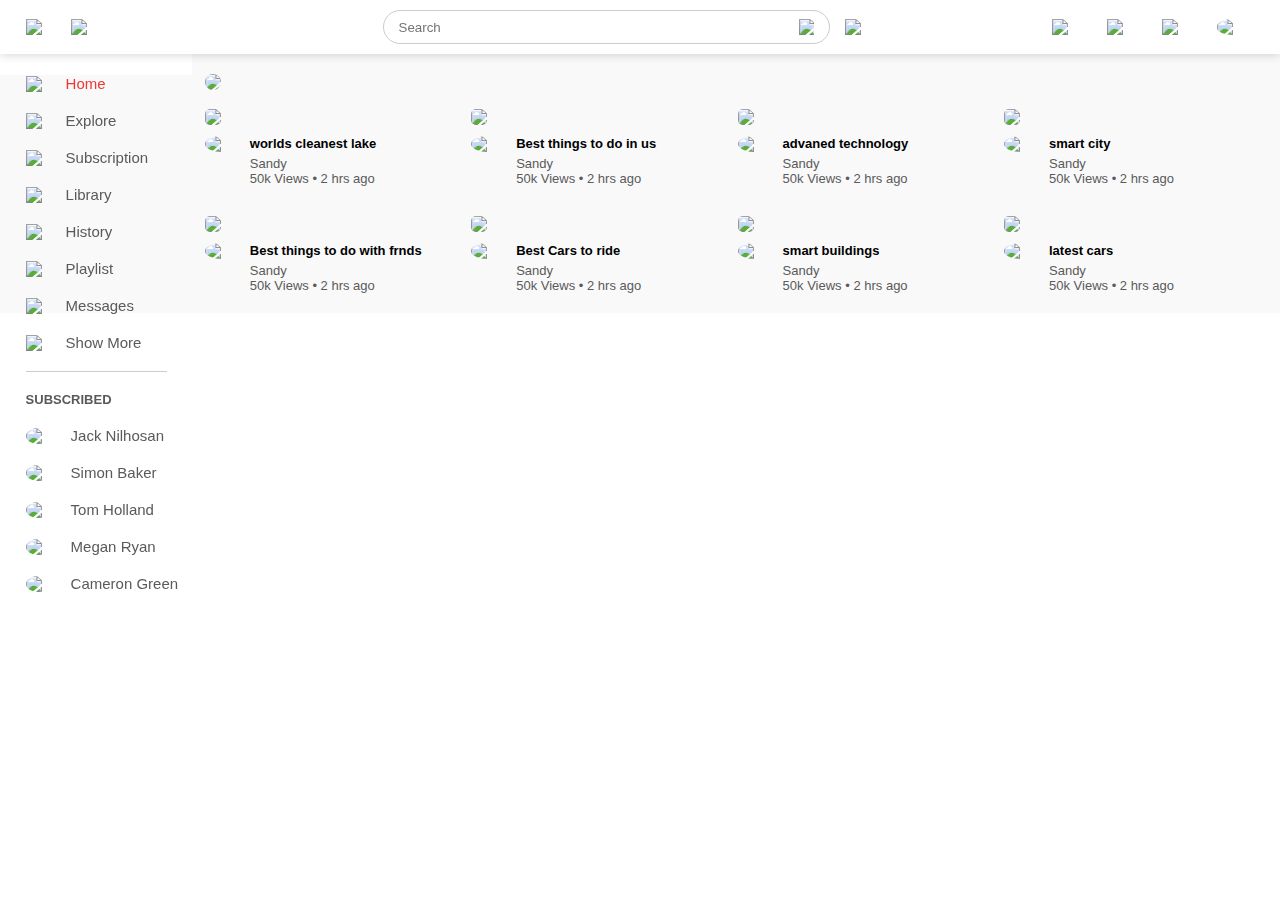
==== youtube/index.html @ 9f216780 "Add files via upload" ====
<!DOCTYPE html>
<html lang="en">
<head>
<meta charset="utf-8">
<meta name="viewport" content="width=device-width,initial-scale=1.0">
<title>YouTube</title>
<link href="styles.css" rel="stylesheet" type="text/css">
</head>
<body>
       <nav class="flex-div">
           <div class="items-left1 flex-div">
            <img class="menu" src="images/menu.png">
            <img class="logo" src="images/logo.png">
           </div>
           <div class="items-middle flex-div">
              <div class="search-box flex-div">
                <input type="text" placeholder="Search">
                <img src="images/search.png">
              </div>
              <img src="images/voice-search.png" class="mic-icon">
           </div>
           <div class="items-right flex-div">
            <img src="images/upload.png">
            <img src="images/more.png">
            <img src="images/notification.png">
            <img class="user-icon" src="images/Jack.png">
           </div>   
       </nav>
       <!-- ..........sidebar.............-->
            <div class="items-down-left">
                <div class="shortcut-links">
                    <a href=""><img src="images/home.png"><p>Home</p></a>
                    <a href=""> <img src="images/explore.png"><p>Explore</p> </a>
                    <a href=""> <img src="images/subscription.png"><p>Subscription</p> </a>
                    <a href=""> <img src="images/library.png"> <p>Library</p> </a>
                    <a href=""> <img src="images/history.png"> <p>History</p> </a>
                    <a href=""> <img src="images/playlist.png"> <p>Playlist</p> </a>
                    <a href=""> <img src="images/messages.png"> <p>Messages</p> </a>
                    <a href=""> <img src="images/show-more.png"> <p>Show More</p> </a>
                    <hr>
                </div>
                <div class="subscribed-list">
                    <h3>SUBSCRIBED</h3>
                    <a href=""> <img src="images/Jack.png"> <p>Jack Nilhosan</p> </a>
                    <a href=""> <img src="images/simon.png"> <p>Simon Baker</p> </a>
                    <a href=""> <img src="images/tom.png"> <p>Tom Holland</p> </a>
                    <a href=""> <img src="images/megan.png"> <p>Megan Ryan</p> </a>
                    <a href=""> <img src="images/cameron.png"> <p>Cameron Green</p> </a>
                </div>
            </div>

        <!--............main..............-->
           
        <div class="container">
           <div class="banner">
              <img src="images/banner.png">
           </div>
           <div class="list-container">
             <div class="vid-list">
                <a href="play-video.html"><img src="images/thumbnail1.png" class="thumbnail"></a>
                <div class="flex-div">
                    <img src="images/Jack.png">
                    <div class="vid-info">
                        <a href="play-video.html">worlds cleanest lake</a>
                        <p>Sandy</p>
                        <p>50k Views &bull; 2 hrs ago</p>
                    </div>
                </div> 
            </div>
            <div class="vid-list">
                <a href="play-video.html"><img src="images/thumbnail2.png" class="thumbnail"></a>
                <div class="flex-div">
                    <img src="images/Jack.png">
                    <div class="vid-info">
                        <a href="">Best things to do in us</a>
                        <p>Sandy</p>
                        <p>50k Views &bull; 2 hrs ago</p>
                    </div>
                </div> 
            </div>
            <div class="vid-list">
                <a href="play-video.html"><img src="images/thumbnail3.png" class="thumbnail"></a>
                <div class="flex-div">
                    <img src="images/Jack.png">
                    <div class="vid-info">
                        <a href="">advaned technology</a>
                        <p>Sandy</p>
                        <p>50k Views &bull; 2 hrs ago</p>
                    </div>
                </div> 
            </div>
            <div class="vid-list">
                <a href="play-video.html"><img src="images/thumbnail4.png" class="thumbnail"></a>
                <div class="flex-div">
                    <img src="images/Jack.png">
                    <div class="vid-info">
                        <a href="">smart city</a>
                        <p>Sandy</p>
                        <p>50k Views &bull; 2 hrs ago</p>
                    </div>
                </div> 
            </div>
            <div class="vid-list">
                <a href="play-video.html"><img src="images/thumbnail5.png" class="thumbnail"></a>
                <div class="flex-div">
                    <img src="images/Jack.png">
                    <div class="vid-info">
                        <a href="">Best things to do with frnds</a>
                        <p>Sandy</p>
                        <p>50k Views &bull; 2 hrs ago</p>
                    </div>
                </div> 
            </div>
            <div class="vid-list">
                <a href="play-video.html"><img src="images/thumbnail6.png" class="thumbnail"></a>
                <div class="flex-div">
                    <img src="images/Jack.png">
                    <div class="vid-info">
                        <a href="">Best Cars to ride</a>
                        <p>Sandy</p>
                        <p>50k Views &bull; 2 hrs ago</p>
                    </div>
                </div> 
            </div>
            <div class="vid-list">
                <a href="play-video.html"><img src="images/thumbnail7.png" class="thumbnail"></a>
                <div class="flex-div">
                    <img src="images/Jack.png">
                    <div class="vid-info">
                        <a href="">smart buildings</a>
                        <p>Sandy</p>
                        <p>50k Views &bull; 2 hrs ago</p>
                    </div>
                </div> 
            </div>
            <div class="vid-list">
                <a href="play-video.html"><img src="images/thumbnail8.png" class="thumbnail"></a>
                <div class="flex-div">
                    <img src="images/Jack.png">
                    <div class="vid-info">
                        <a href="">latest cars</a>
                        <p>Sandy</p>
                        <p>50k Views &bull; 2 hrs ago</p>
                    </div>
                </div> 
            </div>
           </div>
        </div>

            <script src="script.js"></script>
</body>
</html>
---- youtube/styles.css ----
*{
    padding:0;
    margin:0;
    font-family:'poppins',sans-serif;
    box-sizing: border-box;
}
a{
    text-decoration: none;
    color:#5a5a5a;
}
img{
    cursor: pointer;
}
.flex-div{
    display: flex;
    align-items: center;
}
nav{
    padding:10px 2%;
    justify-content: space-between;
    box-shadow: 0 0 10px rgba(0,0,0,0.2);
    background: #fff;
    position:sticky;
    top:0;
    z-index: 10;
}
.items-right img{
    width: 30px;
    margin-right: 25px;
}
.items-right .user-icon{
    width:37px;
    border-radius: 45%;
    margin-right: 0;

}
.items-left1 .menu{
    width:22px;
    margin-right: 23px;
}
.items-left1 .logo{
    width:120px;
}
.items-middle .mic-icon{
    width:16px;
}
.items-middle .search-box{
    border:1px solid #ccc;
    margin-right: 15px;
    padding:8px 15px;
    border-radius: 25px;
}
.items-middle .search-box input{
    border:0;
    outline: 0;
    width:400px;
    background: transparent;
}
.items-middle .search-box img{ 
    width: 15px;
}

/* ..........sidebar.....*/

.items-down-left{
    background: #fff;
    width:15%;
    height:50px;
    position: fixed;
    top:0;
    padding-left: 2%;
    padding-top: 75px;
}
.shortcut-links a img{
   width:20px;
   margin-right: 20px;
}
.shortcut-links a{
    display: flex;
    align-items: center;
    margin-bottom: 20px;
    width:fit-content;
    flex-wrap: wrap;
    font-size: 15px;
 }
 .shortcut-links a:first-child{
    color: #ed3833;
 }
 .items-down-left hr{
    border: 0;
    height: 1px;
    background: #ccc;
    width: 85%;
 }
 .subscribed-list h3{
    font-size: 13px;
    margin: 20px 0;
    color: #5a5a5a;
 }
 .subscribed-list a{
    display: flex;
    align-items: center;
    width:fit-content;
    margin-bottom: 20px;
    flex-wrap: wrap;
    font-size: 15px;
 }
 .subscribed-list a img{
    width:25px;
    border-radius: 50%;
    margin-right: 20px;
 }
 .small-itemsdownlist{
    width:5%;
 }
 .small-itemsdownlist a p{
    display: none;
 }
 .small-itemsdownlist h3{
    display: none;
 }
 .small-itemsdownlist hr{
    width: 50%;
    margin-bottom: 25px;
}
/* ......main......*/
.container{
    background: #f9f9f9;
    padding-left: 16%;
    padding-right: 2%;
    padding-top: 20px;
    padding-bottom: 20px;
}

.large-container{
    padding-left: 5%;
}
.banner{
    width:100%;
}
.banner img{
    width:100%;
    border-radius: 8px;
}
.list-container{
    display: grid;
    grid-template-columns:repeat(auto-fit, minmax(250px , 1fr));
    grid-column-gap: 16px;
    grid-row-gap:30px;
    margin-top: 15px;
}
.vid-list .thumbnail{
   width:100%;
   border-radius: 5px;
}
.vid-list .flex-div{
    align-items: flex-start;
    margin-top: 7px;
}
.vid-list .flex-div img{
    width: 35px;
    margin-right: 10px;
    border-radius: 50%;
}
.vid-info{
    color: #5a5a5a;
    font-size: 13px;
}
.vid-info a{
    color: #000;
    font-weight: 600;
    display: block;
    margin-bottom:5px ;

}

@media(max-width:900px) {
    .menu{
        display: none;
    }
    .items-down-left{
        display: none;
    }
    .container, .large-container{
        padding-left: 5%;
        padding-right: 5%;
    }
    .items-right img{
        display: none;
    }
    .items-right .user-icon{
        display: block;
        width:30px;
    }
    .items-middle .search-box input{
        width:100px;
    }
    .items-middle .mic-icon{
        display: none;
    }
    .logo{
        width: 90px;
    }
}

/* ......play video.....*/
.play-container{
    padding-left:2% ;
}
.row{
    display: flex;
    justify-content: space-between;
    flex-wrap: wrap;
}
.play-video{
    flex-basis: 69%;
}
.right-sidebar{
    flex-basis: 30%;
}
.play-video video{
    width:100%
}
.side-video-list{
    display: flex;
    justify-content: space-between;
    margin-bottom: 8px;
}
.side-video-list img{
    width: 100%; 
}
.side-video-list .small-thumbnail{
    flex-basis: 49%;
}
.side-video-list .vid-info{
    flex-basis: 49%;
}
.play-video .tags a{
    color:#0000ff;
    font-size: 13px;
}
.play-video .h3{
    font-weight: 600;
    font-size: 22px;
}
.play-video .play-video-info{
    display: flex;
    justify-content: space-between;
    flex-wrap: wrap;
    align-items: center;
    margin-top: 10px;
    font-size: 14px;
    color:#5a5a5a;
}
.play-video .play-video-info a img{
    width:20px;
    margin-right: 8px;
}
.play-video .play-video-info a{
    display: inline-flex;
    align-items: center;
    margin-left: 15px;
} 
.play-video hr{
    border:0;
    height: 1px;
    background: #ccc;
    margin:10px 0;
}
.publisher{
    display: flex;
    align-items: center;
    margin-top: 20px;
}
.publisher div{
    flex:1;
    line-height: 18px;
}
.publisher img{
    width:40px;
    border-radius: 50%;
    margin-right: 15px;
}
.publisher div p{
    color: #000;
    font-weight: 600;
    font-size: 18px;
}
.publisher div span{
    font-size: 13px;
    color: #5a5a5a;
}
.publisher button{
    background: red;
    color: white;
    padding: 8px 30px;
    border:0;
    outline: 0;
    border-radius: 5%;
    cursor: pointer;
}
.description{
    padding-left: 55px;
    margin:15px 0;
}
.description p{
    font-size: 14px;
    margin-bottom: 5px;
    color: #5a5a5a;
}
.description h4{
    font-size: 14px;
    margin-top: 15px;
    color: #5a5a5a;
}
.add-comment{
    display: flex;
    align-items: center;
    margin: 30px 0;
}
.add-comment img{
    border-radius: 50%;
    margin-right:15px ;
    width: 35px;
}
.add-comment input{
    border:0;
    outline: 0;
    border-bottom: 1px solid #ccc;
    width:100%;
    padding-top: 10px;
    background: transparent;
}
.old-comment{
    display: flex;
    align-items: center;
    margin:20px  0;
}
.old-comment img{
    border-radius: 50%;
    margin-right: 15px;
    width: 35px;
}
.old-comment h3{
    font-size: 14px;
    margin-bottom: 2px;
}
.old-comment h3 span{
    font-size: 12px;
    color: #5a5a5a;
    font-weight: 500;
    margin-left:20px ;
}
.old-comment .comment-action{
    display: flex;
    align-items: center;
    margin: 8px 0;
    font-size: 14px;
}
.old-comment .comment-action img{
    border-radius: 0;
    width: 20px;
    margin-right: 5px;
}
.old-comment .comment-action span{
    margin-right: 20px;
    color: #5a5a5a;
}
.old-comment .comment-action a{
    color: #0000ff;
}
@media(max-width:900px)
{
    .play-video{
        flex-basis: 100%;
    }
    .right-sidebar{
        flex-basis: 100%;
    }
    .play-container{
        padding-left: 5%;
    }
    .description{
        padding-left: 0;
    }
    .play-video .play-video-info a{
        margin-left: 0;
        margin-right: 15px;
        margin-top: 15px;
    }
}
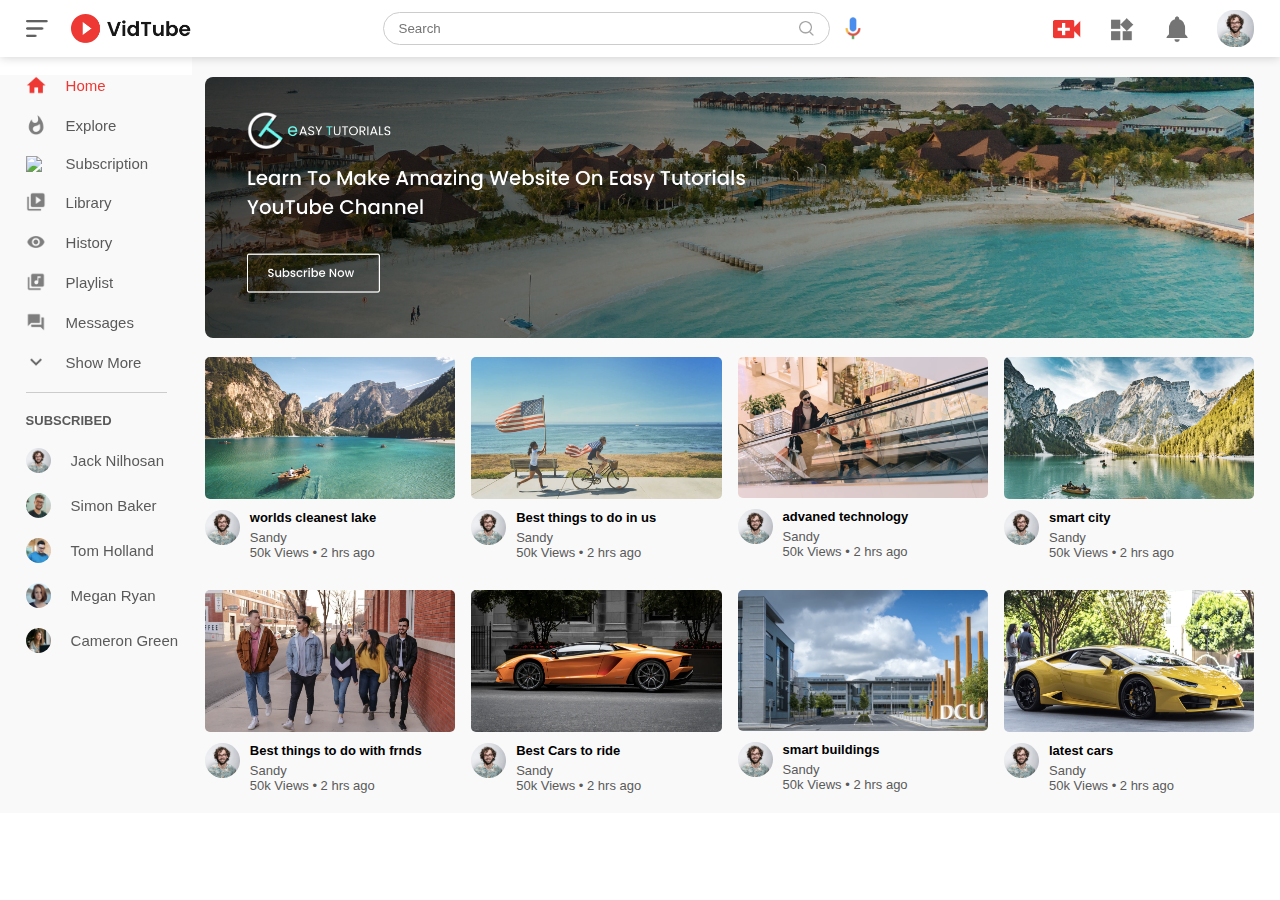
==== commit 965ab35a: "Add files via upload" ====
--- a/youtube/index.html
+++ b/youtube/index.html
@@ -9,43 +9,43 @@
 <body>
        <nav class="flex-div">
            <div class="items-left1 flex-div">
-            <img class="menu" src="images/menu.png">
-            <img class="logo" src="images/logo.png">
+            <img class="menu" src="imagesy/menu.png">
+            <img class="logo" src="imagesy/logo.png">
            </div>
            <div class="items-middle flex-div">
               <div class="search-box flex-div">
                 <input type="text" placeholder="Search">
-                <img src="images/search.png">
+                <img src="imagesy/search.png">
               </div>
-              <img src="images/voice-search.png" class="mic-icon">
+              <img src="imagesy/voice-search.png" class="mic-icon">
            </div>
            <div class="items-right flex-div">
-            <img src="images/upload.png">
-            <img src="images/more.png">
-            <img src="images/notification.png">
-            <img class="user-icon" src="images/Jack.png">
+            <img src="imagesy/upload.png">
+            <img src="imagesy/more.png">
+            <img src="imagesy/notification.png">
+            <img class="user-icon" src="imagesy/Jack.png">
            </div>   
        </nav>
        <!-- ..........sidebar.............-->
             <div class="items-down-left">
                 <div class="shortcut-links">
-                    <a href=""><img src="images/home.png"><p>Home</p></a>
-                    <a href=""> <img src="images/explore.png"><p>Explore</p> </a>
-                    <a href=""> <img src="images/subscription.png"><p>Subscription</p> </a>
-                    <a href=""> <img src="images/library.png"> <p>Library</p> </a>
-                    <a href=""> <img src="images/history.png"> <p>History</p> </a>
-                    <a href=""> <img src="images/playlist.png"> <p>Playlist</p> </a>
-                    <a href=""> <img src="images/messages.png"> <p>Messages</p> </a>
-                    <a href=""> <img src="images/show-more.png"> <p>Show More</p> </a>
+                    <a href=""><img src="imagesy/home.png"><p>Home</p></a>
+                    <a href=""> <img src="imagesy/explore.png"><p>Explore</p> </a>
+                    <a href=""> <img src="imagesy/subscription.png"><p>Subscription</p> </a>
+                    <a href=""> <img src="imagesy/library.png"> <p>Library</p> </a>
+                    <a href=""> <img src="imagesy/history.png"> <p>History</p> </a>
+                    <a href=""> <img src="imagesy/playlist.png"> <p>Playlist</p> </a>
+                    <a href=""> <img src="imagesy/messages.png"> <p>Messages</p> </a>
+                    <a href=""> <img src="imagesy/show-more.png"> <p>Show More</p> </a>
                     <hr>
                 </div>
                 <div class="subscribed-list">
                     <h3>SUBSCRIBED</h3>
-                    <a href=""> <img src="images/Jack.png"> <p>Jack Nilhosan</p> </a>
-                    <a href=""> <img src="images/simon.png"> <p>Simon Baker</p> </a>
-                    <a href=""> <img src="images/tom.png"> <p>Tom Holland</p> </a>
-                    <a href=""> <img src="images/megan.png"> <p>Megan Ryan</p> </a>
-                    <a href=""> <img src="images/cameron.png"> <p>Cameron Green</p> </a>
+                    <a href=""> <img src="imagesy/Jack.png"> <p>Jack Nilhosan</p> </a>
+                    <a href=""> <img src="imagesy/simon.png"> <p>Simon Baker</p> </a>
+                    <a href=""> <img src="imagesy/tom.png"> <p>Tom Holland</p> </a>
+                    <a href=""> <img src="imagesy/megan.png"> <p>Megan Ryan</p> </a>
+                    <a href=""> <img src="imagesy/cameron.png"> <p>Cameron Green</p> </a>
                 </div>
             </div>
 
@@ -53,13 +53,13 @@
            
         <div class="container">
            <div class="banner">
-              <img src="images/banner.png">
+              <img src="imagesy/banner.png">
            </div>
            <div class="list-container">
              <div class="vid-list">
-                <a href="play-video.html"><img src="images/thumbnail1.png" class="thumbnail"></a>
+                <a href="play-video.html"><img src="imagesy/thumbnail1.png" class="thumbnail"></a>
                 <div class="flex-div">
-                    <img src="images/Jack.png">
+                    <img src="imagesy/Jack.png">
                     <div class="vid-info">
                         <a href="play-video.html">worlds cleanest lake</a>
                         <p>Sandy</p>
@@ -68,9 +68,9 @@
                 </div> 
             </div>
             <div class="vid-list">
-                <a href="play-video.html"><img src="images/thumbnail2.png" class="thumbnail"></a>
+                <a href="play-video.html"><img src="imagesy/thumbnail2.png" class="thumbnail"></a>
                 <div class="flex-div">
-                    <img src="images/Jack.png">
+                    <img src="imagesy/Jack.png">
                     <div class="vid-info">
                         <a href="">Best things to do in us</a>
                         <p>Sandy</p>
@@ -79,9 +79,9 @@
                 </div> 
             </div>
             <div class="vid-list">
-                <a href="play-video.html"><img src="images/thumbnail3.png" class="thumbnail"></a>
+                <a href="play-video.html"><img src="imagesy/thumbnail3.png" class="thumbnail"></a>
                 <div class="flex-div">
-                    <img src="images/Jack.png">
+                    <img src="imagesy/Jack.png">
                     <div class="vid-info">
                         <a href="">advaned technology</a>
                         <p>Sandy</p>
@@ -90,9 +90,9 @@
                 </div> 
             </div>
             <div class="vid-list">
-                <a href="play-video.html"><img src="images/thumbnail4.png" class="thumbnail"></a>
+                <a href="play-video.html"><img src="imagesy/thumbnail4.png" class="thumbnail"></a>
                 <div class="flex-div">
-                    <img src="images/Jack.png">
+                    <img src="imagesy/Jack.png">
                     <div class="vid-info">
                         <a href="">smart city</a>
                         <p>Sandy</p>
@@ -101,9 +101,9 @@
                 </div> 
             </div>
             <div class="vid-list">
-                <a href="play-video.html"><img src="images/thumbnail5.png" class="thumbnail"></a>
+                <a href="play-video.html"><img src="imagesy/thumbnail5.png" class="thumbnail"></a>
                 <div class="flex-div">
-                    <img src="images/Jack.png">
+                    <img src="imagesy/Jack.png">
                     <div class="vid-info">
                         <a href="">Best things to do with frnds</a>
                         <p>Sandy</p>
@@ -112,9 +112,9 @@
                 </div> 
             </div>
             <div class="vid-list">
-                <a href="play-video.html"><img src="images/thumbnail6.png" class="thumbnail"></a>
+                <a href="play-video.html"><img src="imagesy/thumbnail6.png" class="thumbnail"></a>
                 <div class="flex-div">
-                    <img src="images/Jack.png">
+                    <img src="imagesy/Jack.png">
                     <div class="vid-info">
                         <a href="">Best Cars to ride</a>
                         <p>Sandy</p>
@@ -123,9 +123,9 @@
                 </div> 
             </div>
             <div class="vid-list">
-                <a href="play-video.html"><img src="images/thumbnail7.png" class="thumbnail"></a>
+                <a href="play-video.html"><img src="imagesy/thumbnail7.png" class="thumbnail"></a>
                 <div class="flex-div">
-                    <img src="images/Jack.png">
+                    <img src="imagesy/Jack.png">
                     <div class="vid-info">
                         <a href="">smart buildings</a>
                         <p>Sandy</p>
@@ -134,9 +134,9 @@
                 </div> 
             </div>
             <div class="vid-list">
-                <a href="play-video.html"><img src="images/thumbnail8.png" class="thumbnail"></a>
+                <a href="play-video.html"><img src="imagesy/thumbnail8.png" class="thumbnail"></a>
                 <div class="flex-div">
-                    <img src="images/Jack.png">
+                    <img src="imagesy/Jack.png">
                     <div class="vid-info">
                         <a href="">latest cars</a>
                         <p>Sandy</p>
